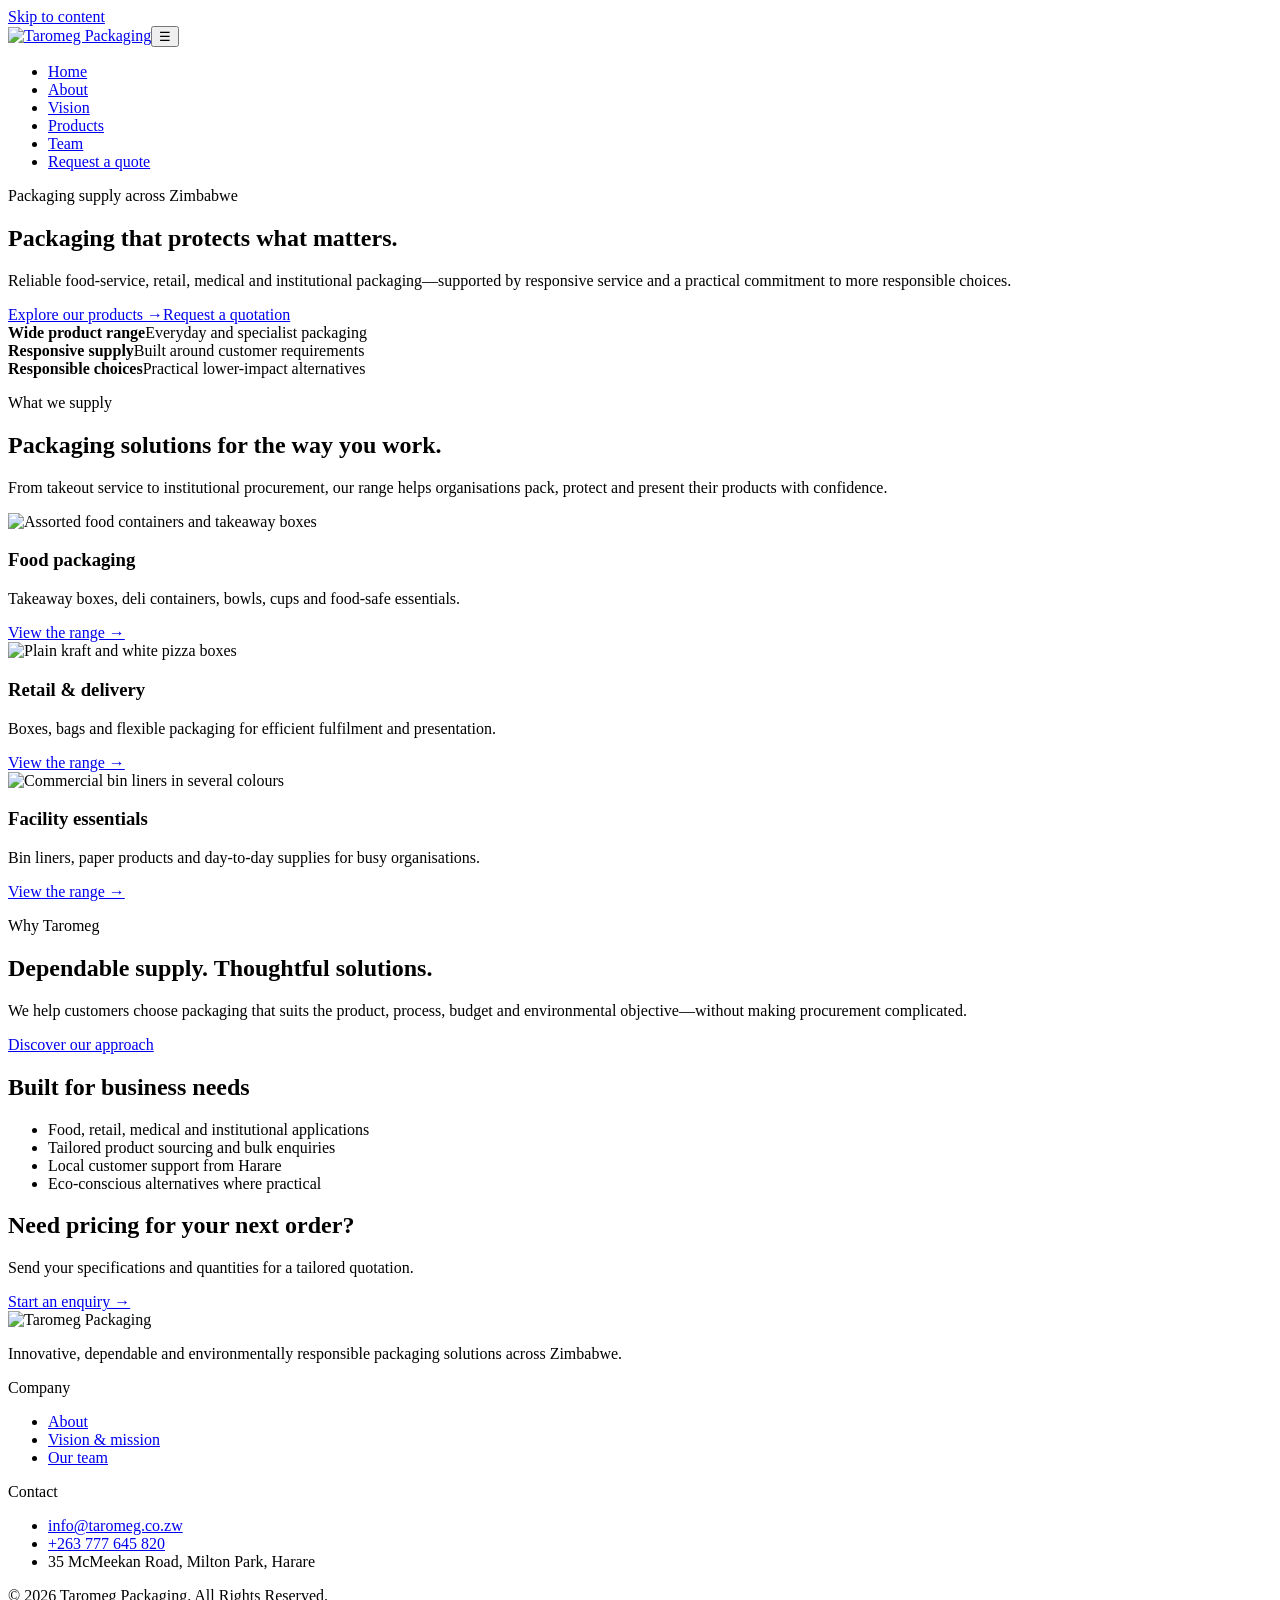
==== index.html @ 6d5aba09 "Updated Website" ====
<!doctype html><html lang="en"><head><meta charset="utf-8"><meta name="viewport" content="width=device-width,initial-scale=1"><meta name="description" content="Taromeg Packaging supplies dependable food, retail, medical and institutional packaging across Zimbabwe."><title>Taromeg Packaging | Sustainable Packaging Solutions Zimbabwe</title><link rel="icon" href="assets/images/logo.svg"><link rel="stylesheet" href="assets/css/style.css"></head><body>
<a class="skip-link" href="#main">Skip to content</a><header class="site-header"><div class="container nav-wrap"><a class="brand" href="index.html"><img src="assets/images/logo.svg" alt="Taromeg Packaging"></a><button class="menu-toggle" aria-expanded="false" aria-label="Open navigation">☰</button><nav aria-label="Main navigation"><ul class="nav-list"><li><a aria-current="page" href="index.html">Home</a></li><li><a href="about.html">About</a></li><li><a href="vision.html">Vision</a></li><li><a href="products.html">Products</a></li><li><a href="team.html">Team</a></li><li><a class="nav-cta" href="contact.html">Request a quote</a></li></ul></nav></div></header>
<main id="main"><section class="hero"><div class="container"><div class="hero-content"><p class="eyebrow">Packaging supply across Zimbabwe</p><h1>Packaging that protects what matters.</h1><p>Reliable food-service, retail, medical and institutional packaging—supported by responsive service and a practical commitment to more responsible choices.</p><div class="actions"><a class="btn btn-primary" href="products.html">Explore our products →</a><a class="btn btn-secondary" href="contact.html">Request a quotation</a></div></div></div></section>
<div class="trust-row"><div class="trust-item"><strong>Wide product range</strong><span>Everyday and specialist packaging</span></div><div class="trust-item"><strong>Responsive supply</strong><span>Built around customer requirements</span></div><div class="trust-item"><strong>Responsible choices</strong><span>Practical lower-impact alternatives</span></div></div>
<section class="section"><div class="container"><div class="section-head"><p class="eyebrow">What we supply</p><h2>Packaging solutions for the way you work.</h2><p>From takeout service to institutional procurement, our range helps organisations pack, protect and present their products with confidence.</p></div><div class="cards"><article class="card"><img class="card-img" src="assets/images/food-containers.png" alt="Assorted food containers and takeaway boxes"><div class="card-body"><h3>Food packaging</h3><p>Takeaway boxes, deli containers, bowls, cups and food-safe essentials.</p><a class="text-link" href="products.html">View the range →</a></div></article><article class="card"><img class="card-img" src="assets/images/pizza-boxes.png" alt="Plain kraft and white pizza boxes"><div class="card-body"><h3>Retail & delivery</h3><p>Boxes, bags and flexible packaging for efficient fulfilment and presentation.</p><a class="text-link" href="products.html">View the range →</a></div></article><article class="card"><img class="card-img" src="assets/images/bin-liners.png" alt="Commercial bin liners in several colours"><div class="card-body"><h3>Facility essentials</h3><p>Bin liners, paper products and day-to-day supplies for busy organisations.</p><a class="text-link" href="products.html">View the range →</a></div></article></div></div></section>
<section class="section section-soft"><div class="container split"><div><p class="eyebrow">Why Taromeg</p><div class="section-head"><h2>Dependable supply. Thoughtful solutions.</h2><p>We help customers choose packaging that suits the product, process, budget and environmental objective—without making procurement complicated.</p></div><a class="btn btn-dark" href="about.html">Discover our approach</a></div><div class="feature-panel"><h2>Built for business needs</h2><ul class="feature-list"><li>Food, retail, medical and institutional applications</li><li>Tailored product sourcing and bulk enquiries</li><li>Local customer support from Harare</li><li>Eco-conscious alternatives where practical</li></ul></div></div></section>
<section class="cta-band"><div class="container cta-inner"><div><h2>Need pricing for your next order?</h2><p>Send your specifications and quantities for a tailored quotation.</p></div><a class="btn btn-primary" href="contact.html">Start an enquiry →</a></div></section></main>
<footer class="site-footer"><div class="container"><div class="footer-grid"><div><img class="footer-logo" src="assets/images/logo.svg" alt="Taromeg Packaging"><p>Innovative, dependable and environmentally responsible packaging solutions across Zimbabwe.</p></div><div><p class="footer-title">Company</p><ul class="footer-links"><li><a href="about.html">About</a></li><li><a href="vision.html">Vision & mission</a></li><li><a href="team.html">Our team</a></li></ul></div><div><p class="footer-title">Contact</p><ul class="footer-links"><li><a href="mailto:info@taromeg.co.zw">info@taromeg.co.zw</a></li><li><a href="tel:+263777645820">+263 777 645 820</a></li><li>35 McMeekan Road, Milton Park, Harare</li></ul></div></div><div class="copyright">© <span data-year>2026</span> Taromeg Packaging. All Rights Reserved.</div></div></footer><script src="assets/js/main.js"></script></body></html>
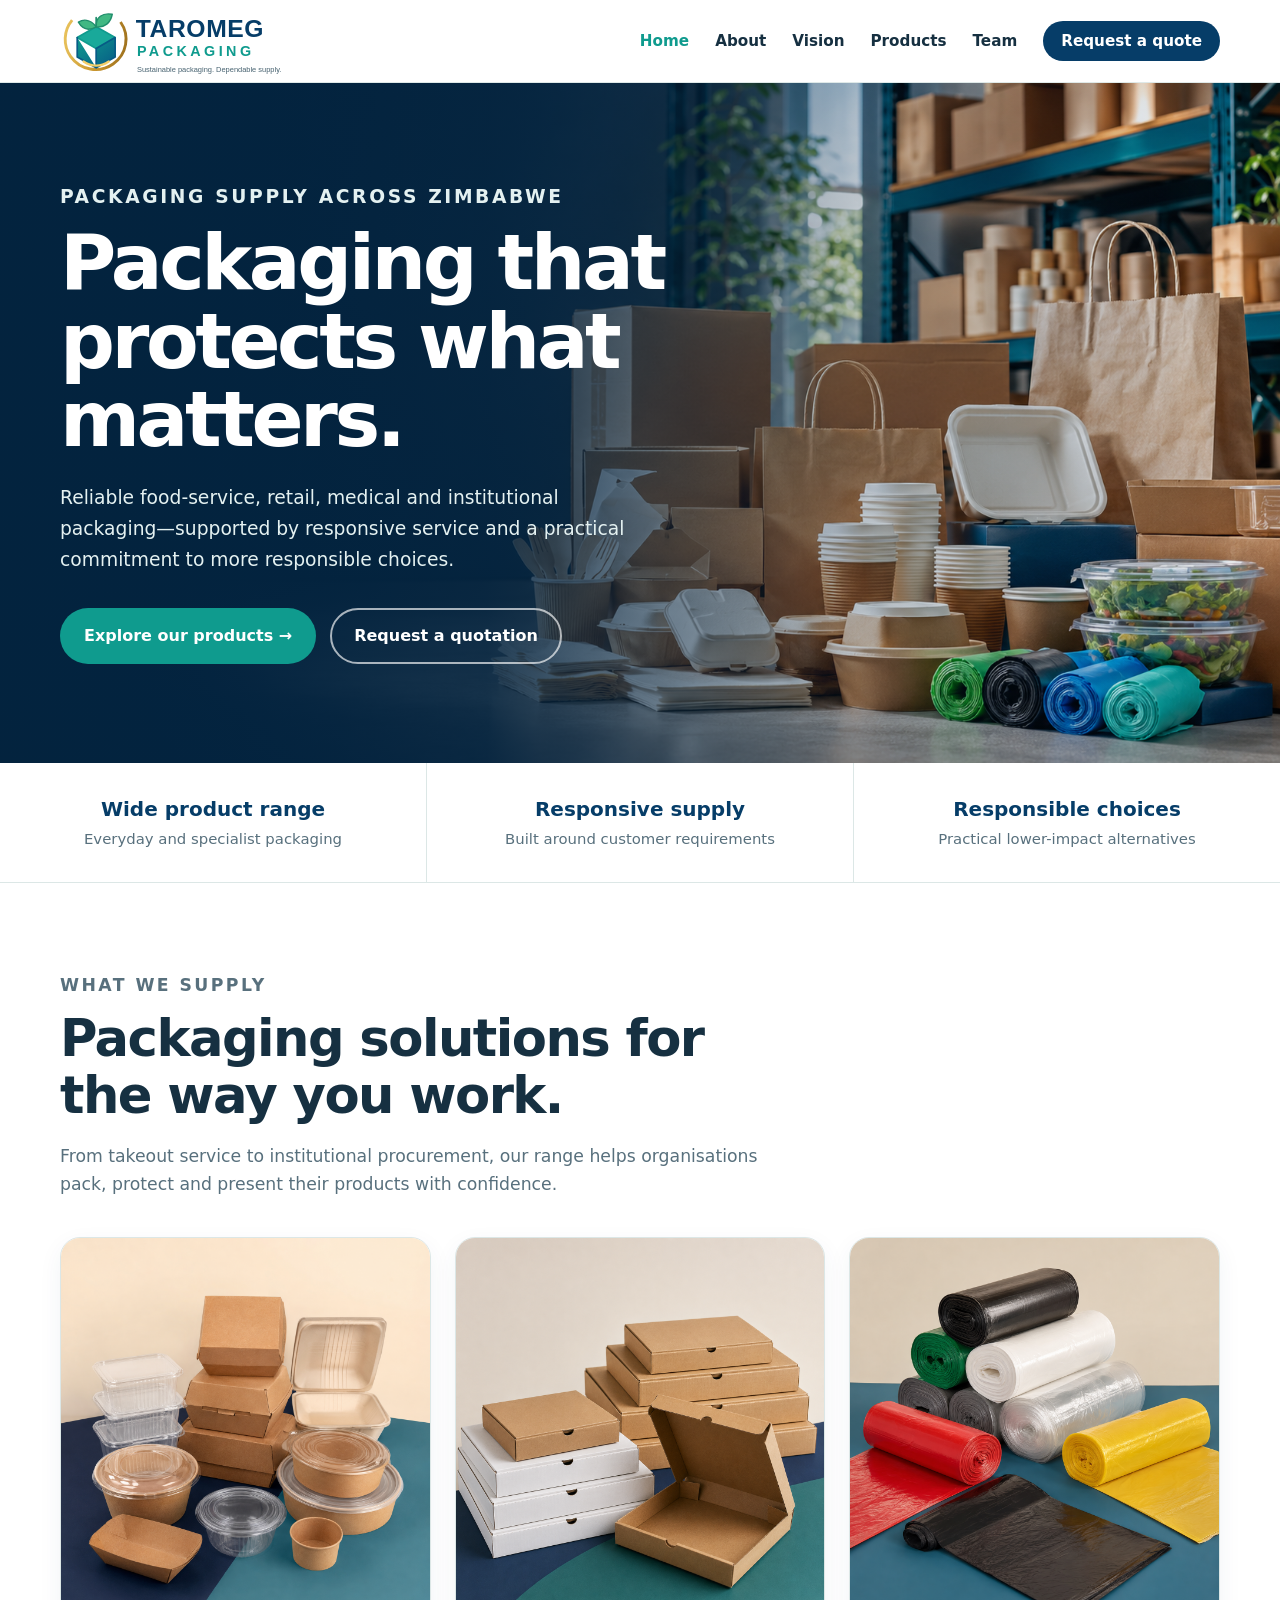
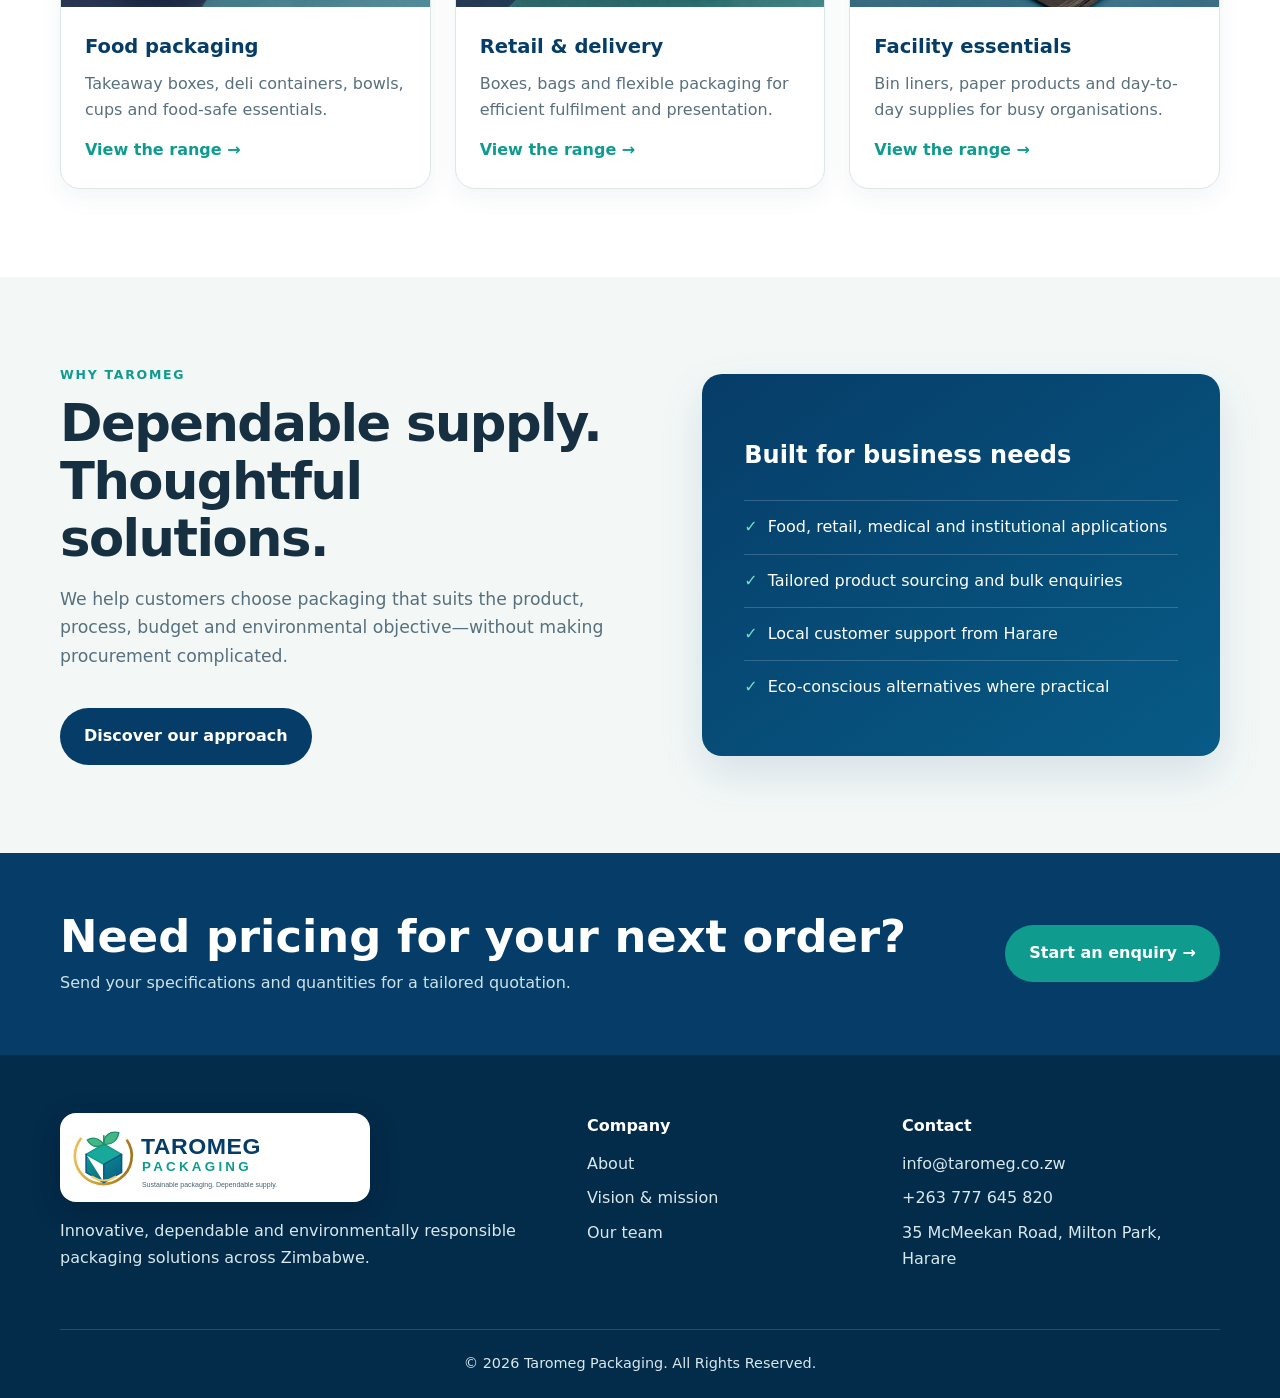
==== commit 1468c8bc: "Fix website file paths" ====
--- a/index.html
+++ b/index.html
@@ -1,8 +1,8 @@
-<!doctype html><html lang="en"><head><meta charset="utf-8"><meta name="viewport" content="width=device-width,initial-scale=1"><meta name="description" content="Taromeg Packaging supplies dependable food, retail, medical and institutional packaging across Zimbabwe."><title>Taromeg Packaging | Sustainable Packaging Solutions Zimbabwe</title><link rel="icon" href="assets/images/logo.svg"><link rel="stylesheet" href="assets/css/style.css"></head><body>
-<a class="skip-link" href="#main">Skip to content</a><header class="site-header"><div class="container nav-wrap"><a class="brand" href="index.html"><img src="assets/images/logo.svg" alt="Taromeg Packaging"></a><button class="menu-toggle" aria-expanded="false" aria-label="Open navigation">☰</button><nav aria-label="Main navigation"><ul class="nav-list"><li><a aria-current="page" href="index.html">Home</a></li><li><a href="about.html">About</a></li><li><a href="vision.html">Vision</a></li><li><a href="products.html">Products</a></li><li><a href="team.html">Team</a></li><li><a class="nav-cta" href="contact.html">Request a quote</a></li></ul></nav></div></header>
+<!doctype html><html lang="en"><head><meta charset="utf-8"><meta name="viewport" content="width=device-width,initial-scale=1"><meta name="description" content="Taromeg Packaging supplies dependable food, retail, medical and institutional packaging across Zimbabwe."><title>Taromeg Packaging | Sustainable Packaging Solutions Zimbabwe</title><link rel="icon" href="logo.svg"><link rel="stylesheet" href="style.css"></head><body>
+<a class="skip-link" href="#main">Skip to content</a><header class="site-header"><div class="container nav-wrap"><a class="brand" href="index.html"><img src="logo.svg" alt="Taromeg Packaging"></a><button class="menu-toggle" aria-expanded="false" aria-label="Open navigation">☰</button><nav aria-label="Main navigation"><ul class="nav-list"><li><a aria-current="page" href="index.html">Home</a></li><li><a href="about.html">About</a></li><li><a href="vision.html">Vision</a></li><li><a href="products.html">Products</a></li><li><a href="team.html">Team</a></li><li><a class="nav-cta" href="contact.html">Request a quote</a></li></ul></nav></div></header>
 <main id="main"><section class="hero"><div class="container"><div class="hero-content"><p class="eyebrow">Packaging supply across Zimbabwe</p><h1>Packaging that protects what matters.</h1><p>Reliable food-service, retail, medical and institutional packaging—supported by responsive service and a practical commitment to more responsible choices.</p><div class="actions"><a class="btn btn-primary" href="products.html">Explore our products →</a><a class="btn btn-secondary" href="contact.html">Request a quotation</a></div></div></div></section>
 <div class="trust-row"><div class="trust-item"><strong>Wide product range</strong><span>Everyday and specialist packaging</span></div><div class="trust-item"><strong>Responsive supply</strong><span>Built around customer requirements</span></div><div class="trust-item"><strong>Responsible choices</strong><span>Practical lower-impact alternatives</span></div></div>
-<section class="section"><div class="container"><div class="section-head"><p class="eyebrow">What we supply</p><h2>Packaging solutions for the way you work.</h2><p>From takeout service to institutional procurement, our range helps organisations pack, protect and present their products with confidence.</p></div><div class="cards"><article class="card"><img class="card-img" src="assets/images/food-containers.png" alt="Assorted food containers and takeaway boxes"><div class="card-body"><h3>Food packaging</h3><p>Takeaway boxes, deli containers, bowls, cups and food-safe essentials.</p><a class="text-link" href="products.html">View the range →</a></div></article><article class="card"><img class="card-img" src="assets/images/pizza-boxes.png" alt="Plain kraft and white pizza boxes"><div class="card-body"><h3>Retail & delivery</h3><p>Boxes, bags and flexible packaging for efficient fulfilment and presentation.</p><a class="text-link" href="products.html">View the range →</a></div></article><article class="card"><img class="card-img" src="assets/images/bin-liners.png" alt="Commercial bin liners in several colours"><div class="card-body"><h3>Facility essentials</h3><p>Bin liners, paper products and day-to-day supplies for busy organisations.</p><a class="text-link" href="products.html">View the range →</a></div></article></div></div></section>
+<section class="section"><div class="container"><div class="section-head"><p class="eyebrow">What we supply</p><h2>Packaging solutions for the way you work.</h2><p>From takeout service to institutional procurement, our range helps organisations pack, protect and present their products with confidence.</p></div><div class="cards"><article class="card"><img class="card-img" src="food-containers.png" alt="Assorted food containers and takeaway boxes"><div class="card-body"><h3>Food packaging</h3><p>Takeaway boxes, deli containers, bowls, cups and food-safe essentials.</p><a class="text-link" href="products.html">View the range →</a></div></article><article class="card"><img class="card-img" src="pizza-boxes.png" alt="Plain kraft and white pizza boxes"><div class="card-body"><h3>Retail & delivery</h3><p>Boxes, bags and flexible packaging for efficient fulfilment and presentation.</p><a class="text-link" href="products.html">View the range →</a></div></article><article class="card"><img class="card-img" src="bin-liners.png" alt="Commercial bin liners in several colours"><div class="card-body"><h3>Facility essentials</h3><p>Bin liners, paper products and day-to-day supplies for busy organisations.</p><a class="text-link" href="products.html">View the range →</a></div></article></div></div></section>
 <section class="section section-soft"><div class="container split"><div><p class="eyebrow">Why Taromeg</p><div class="section-head"><h2>Dependable supply. Thoughtful solutions.</h2><p>We help customers choose packaging that suits the product, process, budget and environmental objective—without making procurement complicated.</p></div><a class="btn btn-dark" href="about.html">Discover our approach</a></div><div class="feature-panel"><h2>Built for business needs</h2><ul class="feature-list"><li>Food, retail, medical and institutional applications</li><li>Tailored product sourcing and bulk enquiries</li><li>Local customer support from Harare</li><li>Eco-conscious alternatives where practical</li></ul></div></div></section>
 <section class="cta-band"><div class="container cta-inner"><div><h2>Need pricing for your next order?</h2><p>Send your specifications and quantities for a tailored quotation.</p></div><a class="btn btn-primary" href="contact.html">Start an enquiry →</a></div></section></main>
-<footer class="site-footer"><div class="container"><div class="footer-grid"><div><img class="footer-logo" src="assets/images/logo.svg" alt="Taromeg Packaging"><p>Innovative, dependable and environmentally responsible packaging solutions across Zimbabwe.</p></div><div><p class="footer-title">Company</p><ul class="footer-links"><li><a href="about.html">About</a></li><li><a href="vision.html">Vision & mission</a></li><li><a href="team.html">Our team</a></li></ul></div><div><p class="footer-title">Contact</p><ul class="footer-links"><li><a href="mailto:info@taromeg.co.zw">info@taromeg.co.zw</a></li><li><a href="tel:+263777645820">+263 777 645 820</a></li><li>35 McMeekan Road, Milton Park, Harare</li></ul></div></div><div class="copyright">© <span data-year>2026</span> Taromeg Packaging. All Rights Reserved.</div></div></footer><script src="assets/js/main.js"></script></body></html>
+<footer class="site-footer"><div class="container"><div class="footer-grid"><div><img class="footer-logo" src="logo.svg" alt="Taromeg Packaging"><p>Innovative, dependable and environmentally responsible packaging solutions across Zimbabwe.</p></div><div><p class="footer-title">Company</p><ul class="footer-links"><li><a href="about.html">About</a></li><li><a href="vision.html">Vision & mission</a></li><li><a href="team.html">Our team</a></li></ul></div><div><p class="footer-title">Contact</p><ul class="footer-links"><li><a href="mailto:info@taromeg.co.zw">info@taromeg.co.zw</a></li><li><a href="tel:+263777645820">+263 777 645 820</a></li><li>35 McMeekan Road, Milton Park, Harare</li></ul></div></div><div class="copyright">© <span data-year>2026</span> Taromeg Packaging. All Rights Reserved.</div></div></footer><script src="main.js"></script></body></html>
--- a/style.css
+++ b/style.css
@@ -0,0 +1,16 @@
+:root{--navy:#063d68;--blue:#075b86;--teal:#0f9b8e;--green:#41b883;--ink:#163041;--muted:#58707d;--cream:#f7f4ee;--white:#fff;--line:#dce7e6;--shadow:0 18px 45px rgba(6,61,104,.12);--radius:20px}
+*{box-sizing:border-box}html{scroll-behavior:smooth}body{margin:0;color:var(--ink);font-family:Inter,ui-sans-serif,system-ui,-apple-system,"Segoe UI",sans-serif;line-height:1.65;background:#fff}img{max-width:100%;display:block}a{color:inherit}.container{width:min(1160px,calc(100% - 40px));margin-inline:auto}.eyebrow{margin:0 0 10px;color:var(--teal);font-size:.78rem;font-weight:800;letter-spacing:.14em;text-transform:uppercase}.section{padding:88px 0}.section-soft{background:#f3f8f7}.section-head{max-width:720px;margin-bottom:38px}.section-head h2,.page-intro h1{margin:.15em 0;font-size:clamp(2rem,4vw,3.4rem);line-height:1.12;letter-spacing:-.03em}.section-head p,.lead{color:var(--muted);font-size:1.08rem}.skip-link{position:absolute;left:-999px}.skip-link:focus{left:16px;top:12px;z-index:99;background:#fff;padding:10px 14px;border-radius:8px}.site-header{position:sticky;top:0;z-index:20;background:rgba(255,255,255,.94);backdrop-filter:blur(14px);border-bottom:1px solid rgba(220,231,230,.9)}.nav-wrap{min-height:82px;display:flex;align-items:center;justify-content:space-between;gap:25px}.brand img{width:310px;max-width:55vw;height:auto}.nav-list{list-style:none;display:flex;align-items:center;gap:26px;margin:0;padding:0}.nav-list a{text-decoration:none;font-weight:700;font-size:.95rem}.nav-list a:hover,.nav-list a[aria-current="page"]{color:var(--teal)}.nav-cta{background:var(--navy);color:#fff!important;padding:11px 18px;border-radius:999px}.menu-toggle{display:none;background:transparent;border:0;font-size:1.6rem;color:var(--navy)}
+.hero{min-height:680px;display:flex;align-items:center;color:#fff;background:linear-gradient(90deg,rgba(3,35,62,.97) 0%,rgba(3,35,62,.88) 38%,rgba(3,35,62,.25) 67%,rgba(3,35,62,.05) 100%),url('hero-packaging.png') center/cover no-repeat}.hero-content{max-width:650px;padding:92px 0}.hero h1{font-size:clamp(2.8rem,6vw,5.4rem);line-height:1.02;letter-spacing:-.045em;margin:12px 0 24px}.hero p{font-size:1.17rem;color:#e4f1f1;max-width:580px}.actions{display:flex;flex-wrap:wrap;gap:14px;margin-top:32px}.btn{display:inline-flex;align-items:center;justify-content:center;gap:8px;text-decoration:none;font-weight:800;border-radius:999px;padding:13px 22px;border:2px solid transparent}.btn-primary{background:var(--teal);color:#fff}.btn-primary:hover{background:#0b8278}.btn-secondary{border-color:rgba(255,255,255,.65);color:#fff}.btn-dark{background:var(--navy);color:#fff}.trust-row{display:grid;grid-template-columns:repeat(3,1fr);gap:1px;background:var(--line);border-bottom:1px solid var(--line)}.trust-item{background:#fff;padding:30px;text-align:center}.trust-item strong{display:block;color:var(--navy);font-size:1.25rem}.trust-item span{color:var(--muted);font-size:.93rem}.cards{display:grid;grid-template-columns:repeat(3,1fr);gap:24px}.card{background:#fff;border:1px solid var(--line);border-radius:var(--radius);overflow:hidden;box-shadow:0 8px 25px rgba(6,61,104,.06)}.card-img{aspect-ratio:1/1;object-fit:cover;width:100%}.card-body{padding:24px}.card h3{margin:0 0 8px;color:var(--navy);font-size:1.22rem}.card p{margin:0;color:var(--muted)}.text-link{display:inline-block;margin-top:14px;color:var(--teal);font-weight:800;text-decoration:none}.split{display:grid;grid-template-columns:1.05fr .95fr;gap:70px;align-items:center}.feature-panel{border-radius:var(--radius);padding:42px;background:linear-gradient(145deg,var(--navy),#075b86);color:#fff;box-shadow:var(--shadow)}.feature-list{list-style:none;padding:0;margin:25px 0 0}.feature-list li{padding:13px 0;border-top:1px solid rgba(255,255,255,.18)}.feature-list li:before{content:'✓';color:#74dec4;font-weight:900;margin-right:10px}.cta-band{background:var(--navy);color:#fff;padding:58px 0}.cta-inner{display:flex;align-items:center;justify-content:space-between;gap:30px}.cta-inner h2{font-size:clamp(1.8rem,4vw,2.8rem);line-height:1.15;margin:0}.cta-inner p{color:#cde2e6;margin:8px 0 0}
+.page-hero{padding:88px 0 78px;background:linear-gradient(130deg,#eef7f4,#fff 55%,#e5f3f2)}.page-intro{max-width:780px}.crumb{color:var(--teal);font-weight:800;font-size:.88rem}.story-grid,.values-grid,.team-grid,.contact-grid{display:grid;grid-template-columns:repeat(2,1fr);gap:26px}.info-box,.value,.person,.contact-card{border:1px solid var(--line);border-radius:var(--radius);padding:30px;background:#fff}.value .icon,.contact-card .icon{width:48px;height:48px;display:grid;place-items:center;border-radius:14px;background:#e4f4f0;color:var(--navy);font-weight:900;margin-bottom:18px}.timeline{border-left:3px solid var(--teal);padding-left:30px}.timeline-item{margin-bottom:28px}.timeline-item h3{margin:0;color:var(--navy)}.product-grid{display:grid;grid-template-columns:repeat(3,1fr);gap:26px}.product-card{border:1px solid var(--line);border-radius:var(--radius);overflow:hidden;background:#fff;transition:.25s}.product-card:hover{transform:translateY(-5px);box-shadow:var(--shadow)}.product-card img{aspect-ratio:1/1;object-fit:cover;width:100%}.product-card .copy{padding:24px}.product-card h2{font-size:1.2rem;color:var(--navy);margin:0 0 8px}.product-card p{color:var(--muted);margin:0}.person h2{color:var(--navy);margin:.2em 0}.role{color:var(--teal);font-weight:800}.person p{color:var(--muted)}.contact-grid{grid-template-columns:.85fr 1.15fr}.contact-list{list-style:none;padding:0}.contact-list li{margin:14px 0}.contact-list a{color:var(--navy);font-weight:700;text-decoration:none}.contact-form{display:grid;gap:16px}.field{display:grid;gap:6px}.field label{font-weight:750}.field input,.field textarea,.field select{width:100%;padding:13px 14px;border:1px solid #bfcfce;border-radius:10px;font:inherit}.field textarea{min-height:135px;resize:vertical}.notice{padding:18px;border-radius:12px;background:#eef7f4;color:#335a58;font-size:.92rem}.site-footer{background:#032b4a;color:#d8e8eb;padding:58px 0 22px}.footer-grid{display:grid;grid-template-columns:1.35fr .75fr .9fr;gap:50px}.footer-logo{filter:brightness(0) invert(1);width:260px;margin-bottom:16px}.footer-title{color:#fff;font-weight:800;margin:0 0 12px}.footer-links{list-style:none;padding:0;margin:0}.footer-links li{margin:8px 0}.footer-links a{text-decoration:none;color:#d8e8eb}.copyright{text-align:center;border-top:1px solid rgba(255,255,255,.15);padding-top:22px;margin-top:42px;font-size:.9rem}
+@media(max-width:900px){.menu-toggle{display:block}.nav-list{display:none;position:absolute;top:82px;left:0;right:0;padding:24px 30px;background:#fff;border-bottom:1px solid var(--line);flex-direction:column;align-items:flex-start}.nav-list.open{display:flex}.cards,.product-grid{grid-template-columns:repeat(2,1fr)}.split,.contact-grid{grid-template-columns:1fr;gap:38px}.footer-grid{grid-template-columns:1fr 1fr}.hero{min-height:620px;background-position:61% center}.hero-content{max-width:570px}.story-grid,.values-grid,.team-grid{grid-template-columns:1fr}}
+@media(max-width:620px){.container{width:min(100% - 28px,1160px)}.section{padding:64px 0}.brand img{width:235px;max-width:72vw}.hero{min-height:640px;background:linear-gradient(90deg,rgba(3,35,62,.96),rgba(3,35,62,.78)),url('hero-packaging.png') 68% center/cover}.hero-content{padding:70px 0}.trust-row,.cards,.product-grid,.footer-grid{grid-template-columns:1fr}.trust-item{padding:22px}.cta-inner{align-items:flex-start;flex-direction:column}.page-hero{padding:62px 0}.card-body,.product-card .copy{padding:20px}}
+
+/* Full-screen and responsive refinements */
+html{width:100%;min-height:100%;overflow-x:hidden}body{width:100%;min-height:100dvh;display:flex;flex-direction:column;overflow-x:hidden}main{width:100%;flex:1}.product-grid{grid-template-columns:repeat(3,minmax(0,1fr))}.product-card{min-width:0}.person{padding:0;overflow:hidden}.person-photo{width:100%;aspect-ratio:4/3;object-fit:cover;object-position:center 24%}.person-copy{padding:26px 30px 30px}.role{color:var(--teal)!important}
+@media(min-width:1500px){.container{width:min(1360px,calc(100% - 96px))}.hero{min-height:calc(100dvh - 82px)}.hero-content{max-width:720px}.section{padding:104px 0}}
+@media(max-width:900px){.product-grid{grid-template-columns:repeat(2,minmax(0,1fr))}}
+@media(max-width:620px){.container{width:calc(100% - 28px)}.trust-row,.cards,.product-grid,.footer-grid{grid-template-columns:minmax(0,1fr)}.person-copy{padding:22px}.person-photo{aspect-ratio:1/1}.actions .btn{width:100%}}
+@media(max-width:380px){.container{width:calc(100% - 20px)}.brand img{width:205px}.hero h1{font-size:2.45rem}.page-intro h1{font-size:2.15rem}.nav-list{padding-inline:20px}.info-box,.value,.contact-card{padding:22px}}
+
+/* Matching full-colour footer logo and WhatsApp enquiry controls */
+.footer-logo{filter:none;background:#fff;border-radius:16px;padding:10px;width:310px;max-width:100%;box-shadow:0 9px 30px rgba(0,0,0,.18)}.whatsapp-actions{margin-top:4px;padding-top:20px;border-top:1px solid var(--line)}.whatsapp-actions p{margin:0 0 12px;font-weight:750;color:var(--navy)}.whatsapp-actions>div{display:grid;grid-template-columns:repeat(2,minmax(0,1fr));gap:12px}.whatsapp-actions button{border:0;border-radius:999px;padding:13px 15px;background:#167d48;color:#fff;font:inherit;font-weight:800;cursor:pointer}.whatsapp-actions button:hover{background:#10673a}.whatsapp-actions button:focus-visible{outline:3px solid #7bd7a6;outline-offset:3px}@media(max-width:620px){.whatsapp-actions>div{grid-template-columns:1fr}.footer-logo{width:270px}}
